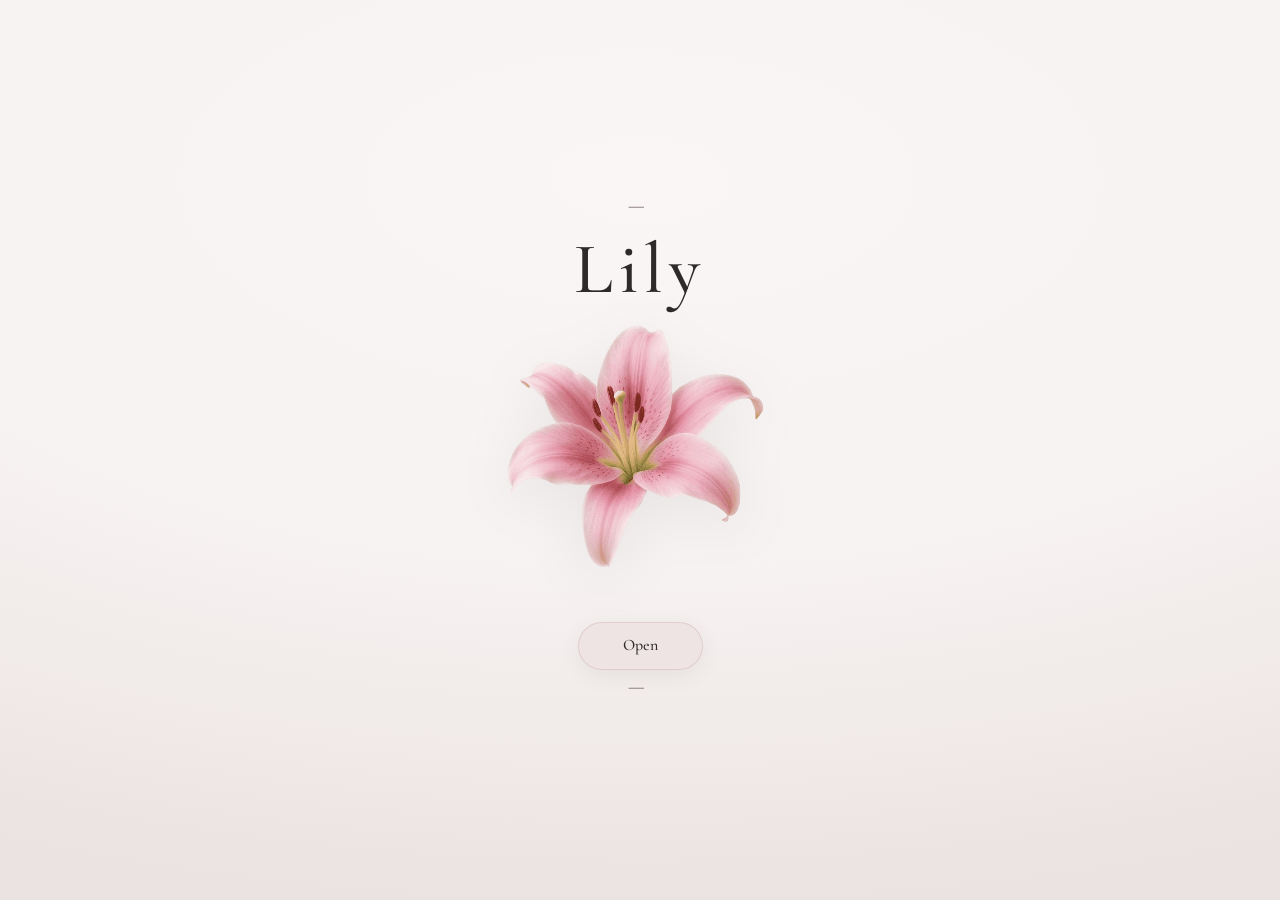
==== index.html @ 288e84b7 "first commit" ====
<!DOCTYPE html>
<html lang="en">

<head>
    <meta charset="UTF-8" />
    <meta name="viewport" content="width=device-width, initial-scale=1.0" />
    <meta name="description" content="Lily — a collection of quiet thoughts. A poetic digital quote book." />
    <title>Lily</title>
    <link rel="stylesheet" href="./styles.css" />
</head>

<body>
    <script>
        (function () {
            try {
                var raw = localStorage.getItem("lily_reading_state");
                if (!raw) return;
                var data = JSON.parse(raw);
                if (data && data.bookOpen) {
                    document.documentElement.classList.add("lily-boot--book");
                    document.body.classList.add("is-book-open");
                }
            } catch (e) {
                /* ignore corrupt storage */
            }
        })();
    </script>
    <a class="skip-link" href="#book">Skip to reading</a>

    <div id="cover" class="cover" role="region" aria-label="Book cover">
        <div class="cover__inner">
            <p class="cover__eyebrow" aria-hidden="true">—</p>
            <h1 class="cover__title">Lily</h1>
            <div class="flower__art">
                <img src="./media/imgs/lily_01.png" alt="Illustration of a lily" width="280" height="280"
                    class="cover__flower" decoding="async" />
            </div>
            <button type="button" class="cover__cta btn" id="open-book" aria-controls="book">
                Open
            </button>
            <p class="cover__eyebrow" aria-hidden="true">—</p>
        </div>
    </div>

    <div id="book-shell" class="book-shell book-shell--hidden" role="region" aria-label="Quote book" aria-hidden="true">
        <main id="book" class="book" tabindex="-1">
            <!-- quote pages injected by script -->
        </main>

        <header class="book-bar" role="banner">
            <p class="book-bar__brand">Lily</p>
            <div class="book-bar__progress" aria-live="polite" aria-atomic="true">
                <span class="visually-hidden">Reading position: </span>
                <span id="page-indicator"><span id="current-page">1</span> / <span id="total-pages">1</span></span>
            </div>
            <button type="button" class="book-bar__cover btn btn--ghost" id="to-cover" aria-label="Return to cover">
                Close
            </button>
        </header>
    </div>

    <div id="toast" class="toast" role="status" aria-live="polite" aria-relevant="additions text"></div>

    <script src="./jquery.min.js"></script>
    <script src="./script.js"></script>
</body>

</html>
---- styles.css ----
/* RESET */
*,
*::before,
*::after {
  box-sizing: border-box;
}

html {
  -webkit-text-size-adjust: 100%;
}

body,
h1,
h2,
h3,
p,
figure {
  margin: 0;
}

img {
  display: block;
  max-width: 100%;
  height: auto;
}

button {
  border: none;
  background: none;
  color: inherit;
  font: inherit;
  cursor: pointer;
}

button:focus-visible,
a:focus-visible {
  outline: 2px solid var(--accent);
  outline-offset: 3px;
}

/* VARIABLES */
:root {
  --bg: #f6f2f1;
  --paper: #efe4e4;
  --accent: #d8bcbc;
  --text: #2f2a2a;
  --muted: #7d7070;
  --shadow: rgba(0, 0, 0, 0.06);
  --shadow-deep: rgba(0, 0, 0, 0.1);
  --serif: "Cormorant Garamond", "Iowan Old Style", "Palatino Linotype", Palatino, Georgia, serif;
  --sans-padauk: "Padauk", system-ui, sans-serif;
  --radius-lg: 20px;
  --radius-md: 12px;
  --space-page: clamp(1rem, 4vw, 2.5rem);
  --transition-slow: 0.7s cubic-bezier(0.22, 1, 0.36, 1);
  --transition-fast: 0.25s ease;
}

/* GLOBAL */
@font-face {
  font-family: "Padauk";
  font-weight: 400;
  src: url("./fonts/Padauk-Regular.ttf") format("truetype");
  font-style: normal;
  font-display: swap;
}

@font-face {
  font-family: "Padauk";
  font-weight: 700;
  src: url("./fonts/Padauk-Bold.ttf") format("truetype");
  font-style: normal;
  font-display: swap;
}

@font-face {
  font-family: "Cormorant Garamond";
  font-weight: 500;
  src: url("./fonts/CormorantGaramond-Medium.ttf") format("truetype");
  font-style: normal;
  font-display: swap;
}
@font-face {
  font-family: "Cormorant Garamond";
  font-weight: 500;
  src: url("./fonts/CormorantGaramond-MediumItalic.ttf") format("truetype");
  font-style: italic;
  font-display: swap;
}
@font-face {
  font-family: "Cormorant Garamond";
  font-weight: 600;
  src: url("./fonts/CormorantGaramond-SemiBold.ttf") format("truetype");
  font-style: normal;
  font-display: swap;
}
@font-face {
  font-family: "Cormorant Garamond";
  font-weight: 600;
  src: url("./fonts/CormorantGaramond-SemiBoldItalic.ttf") format("truetype");
  font-style: italic;
  font-display: swap;
}

html,
body {
  height: 100%;
}

body {
  line-height: 1.65;
  overflow: hidden;
  color: var(--text);
  font-family: var(--sans-padauk);
  background-color: var(--bg);
}

body.is-book-open {
  overflow: hidden;
}

/* Boot: avoid cover flash when restoring an open book */
html.lily-boot--book .cover {
  visibility: hidden;
  opacity: 0;
  pointer-events: none;
}

html.lily-boot--book .book-shell.book-shell--hidden {
  visibility: visible;
  opacity: 1;
  pointer-events: auto;
}

.visually-hidden {
  position: absolute;
  width: 1px;
  height: 1px;
  overflow: hidden;
  clip: rect(0, 0, 0, 0);
  margin: -1px;
  padding: 0;
  border: 0;
  white-space: nowrap;
}

.skip-link {
  position: absolute;
  top: auto;
  left: -9999px;
  padding: 0.75rem 1rem;
  border-radius: var(--radius-md);
  box-shadow: 0 4px 20px var(--shadow-deep);
  background: var(--paper);
  color: var(--text);
  z-index: 1000;
}

.skip-link:focus {
  top: 1rem;
  left: 1rem;
}

/* COVER */
.cover {
  display: flex;
  align-items: center;
  justify-content: center;
  position: fixed;
  visibility: visible;
  padding: var(--space-page);
  background: radial-gradient(120% 80% at 50% 20%, #faf6f5 0%, var(--bg) 55%, #ebe3e1 100%);
  z-index: 20;
  inset: 0;
  opacity: 1;
  transition: opacity var(--transition-slow), visibility var(--transition-slow), transform var(--transition-slow);
}

.cover--leaving {
  visibility: hidden;
  transform: scale(0.985);
  opacity: 0;
  pointer-events: none;
}

.cover__inner {
  width: 100%;
  max-width: 32rem;
  text-align: center;
  animation: cover-rise 1.1s var(--transition-slow) both;
}

.cover__eyebrow {
  margin-bottom: 0.5rem;
  color: var(--muted);
  font-family: var(--serif);
  font-size: 1.25rem;
  letter-spacing: 0.35em;
  text-transform: uppercase;
}

.cover__title {
  line-height: 1.1;
  color: var(--text);
  font-family: var(--serif);
  font-size: clamp(3rem, 10vw, 4.5rem);
  font-weight: 500;
  letter-spacing: 0.08em;
}

.flower__art {
  display: flex;
  justify-content: center;
  margin-bottom: 2rem;
}

.cover__flower {
  width: min(72vw, 280px);
  height: auto;
  filter: drop-shadow(0 12px 28px var(--shadow));
  animation: float-flower 9s ease-in-out infinite;
  will-change: transform;
}

.cover__cta {
  margin-inline: auto;
}

.btn {
  display: inline-flex;
  align-items: center;
  justify-content: center;
  min-height: 48px;
  padding: 0.5rem 2.75rem;
  border: 1px solid color-mix(in srgb, var(--accent) 55%, transparent);
  border-radius: 999px;
  box-shadow: 0 6px 24px var(--shadow);
  background: var(--paper);
  color: var(--text);
  font-family: var(--serif);
  transition: transform var(--transition-fast), box-shadow var(--transition-fast), background var(--transition-fast);
}

.btn:hover {
  box-shadow: 0 10px 32px var(--shadow-deep);
  /* transform: translateY(-2px); */
  background: color-mix(in srgb, var(--paper) 85%, white);
}

.btn:active {
  transform: translateY(0);
}

.btn--ghost {
  min-height: 36px;
  padding: 0.4rem 2rem;
  border-color: color-mix(in srgb, var(--muted) 35%, transparent);
  box-shadow: none;
  background: transparent;
  font-size: 0.95rem;
}

.btn--ghost:hover {
  background: color-mix(in srgb, var(--paper) 70%, transparent);
}

/* BOOK */
.book-shell {
  display: flex;
  flex-direction: column;
  position: fixed;
  background: var(--bg);
  z-index: 10;
  inset: 0;
  opacity: 1;
  transition: opacity var(--transition-slow);
}

.book-shell--hidden {
  visibility: hidden;
  opacity: 0;
  pointer-events: none;
}

.book-shell:not(.book-shell--hidden) {
  visibility: visible;
}

.book-bar {
  display: flex;
  align-items: center;
  justify-content: space-between;
  padding: 0.75rem var(--space-page);
  padding-bottom: calc(0.75rem + env(safe-area-inset-bottom, 0px));
  background: color-mix(in srgb, var(--bg) 92%, white);
  font-family: var(--serif);
  flex: 0 0 auto;
  gap: 1rem;
  border-top: 1px solid color-mix(in srgb, var(--accent) 40%, transparent);
  backdrop-filter: blur(6px);
}

.book-bar__brand {
  color: var(--muted);
  font-size: 1.15rem;
  letter-spacing: 0.12em;
}

.book-bar__progress {
  font-size: 0.95rem;
  text-align: center;
  flex: 1;
}

#current-page {
  color: var(--muted);
}

#current-page,
#total-pages {
  font-size: 1.25rem;
}

.book {
  position: relative;
  min-height: 0;
  flex: 1;
  overflow-y: auto;
  overflow-x: hidden;
  scroll-behavior: smooth;
  scroll-snap-type: y mandatory;
  -webkit-overflow-scrolling: touch;
  padding-block: clamp(0.75rem, 2vh, 1.25rem);
  padding-inline: var(--space-page);
  outline: none;
}

/* .book:focus-visible {
  outline: 2px dashed var(--accent);
  outline-offset: -4px;
} */

/* QUOTE CARD */
.quote-page {
  display: flex;
  align-items: center;
  justify-content: center;
  min-height: calc(100dvh - 4.5rem);
  min-height: calc(100vh - 4.5rem);
  scroll-snap-align: start;
  scroll-snap-stop: always;
  padding-block: clamp(1rem, 3vh, 2rem);
}

.quote-page:first-child {
  padding-top: clamp(0.5rem, 2vh, 1rem);
}

.quote-page:last-child {
  padding-bottom: clamp(2rem, 6vh, 4rem);
}

.quote-card {
  position: relative;
  width: min(100%, 42rem);
  padding: 0.75rem 1.75rem 1.5rem;
  border: 1px solid color-mix(in srgb, white 60%, var(--accent));
  border-radius: var(--radius-lg);
  box-shadow:
    0 1px 0 color-mix(in srgb, white 70%, transparent),
    0 24px 48px var(--shadow),
    0 4px 12px var(--shadow);
  background: linear-gradient(165deg, #faf7f7 0%, var(--paper) 45%, #e8dede 100%);
  margin-inline: auto;
  animation: card-enter 0.85s var(--transition-slow) both;
}

.quote-card::after {
  position: absolute;
  border: 1px solid color-mix(in srgb, var(--accent) 25%, transparent);
  border-radius: calc(var(--radius-lg) - 8px);
  content: "";
  inset: 8px;
  pointer-events: none;
}

.quote-card__title {
  padding: 0.7rem 0 0.2rem;
  color: var(--text);
  font-size: 1.2rem;
  font-weight: 500;
  letter-spacing: 0.04em;
}

.quote-card__body {
  line-height: 1.5;
  margin-bottom: 0.85rem;
  color: var(--text);
  white-space: pre-wrap;
  word-break: break-word;
}

.quote-card__meta {
  display: flex;
  align-items: baseline;
  justify-content: space-between;
  padding-top: 0.5rem;
  color: var(--muted);
  font-size: 0.95rem;
  flex-wrap: wrap;
  gap: 0.75rem 1rem;
  border-top: 1px solid color-mix(in srgb, var(--accent) 35%, transparent);
}

.quote-card__author {
  font-weight: 700;
}

.quote-card__author:empty {
  display: none;
}

.quote-card__author.is-placeholder {
  font-weight: 400;
  font-style: italic;
}

.quote-card__date {
  font-family: var(--serif);
  font-style: italic;
  letter-spacing: 0.02em;
}

.quote-card__flourish {
  line-height: 0;
  margin-top: 0.5rem;
  color: color-mix(in srgb, var(--accent) 80%, var(--muted));
  text-align: center;
  opacity: 0.85;
  user-select: none;
}

.page-flower {
  display: inline-block;
  width: 15px;
  margin: 0;
}

.quote-page:nth-child(n + 4) .quote-card {
  animation: none;
}

/* TYPOGRAPHY */
h1,
.font-serif {
  font-family: var(--serif);
}

/* ANIMATIONS */
@keyframes float-flower {
  0%,
  100% {
    transform: translateY(0) rotate(-1deg);
  }
  50% {
    transform: translateY(-10px) rotate(1deg);
  }
}

@keyframes cover-rise {
  from {
    transform: translateY(18px);
    opacity: 0;
  }
  to {
    transform: translateY(0);
    opacity: 1;
  }
}

@keyframes card-enter {
  from {
    transform: translateY(14px);
    opacity: 0;
  }
  to {
    transform: translateY(0);
    opacity: 1;
  }
}

@keyframes flourish-drift {
  0%,
  100% {
    transform: translateY(0);
  }
  50% {
    transform: translateY(-3px);
  }
}

/* TOAST */
.toast {
  position: fixed;
  bottom: 1.25rem;
  left: 50%;
  padding: 0.5rem 1rem;
  border-radius: var(--radius-md);
  transform: translateX(-50%) translateY(120%);
  background: var(--text);
  color: var(--bg);
  font-size: 0.9rem;
  z-index: 50;
  opacity: 0;
  pointer-events: none;
  transition: transform 0.45s ease, opacity 0.45s ease;
}

.toast.is-visible {
  transform: translateX(-50%) translateY(0);
  opacity: 0.95;
}

/* RESPONSIVE */
@media (max-width: 480px) {
  .book-bar {
    padding: 0.5rem;
  }

  .book-bar__brand {
    display: none;
  }

  .btn--ghost {
    position: absolute;
    bottom: 4rem;
    left: 50%;
    transform: translateX(-50%);
  }

  .quote-card {
    padding: 0.35rem 1.3rem 1.25rem;
  }
}

@media (prefers-reduced-motion: reduce) {
  *,
  *::before,
  *::after {
    animation-duration: 0.01ms !important;
    animation-iteration-count: 1 !important;
    transition-duration: 0.01ms !important;
    scroll-behavior: auto;
  }

  .cover__flower {
    animation: none;
  }
}
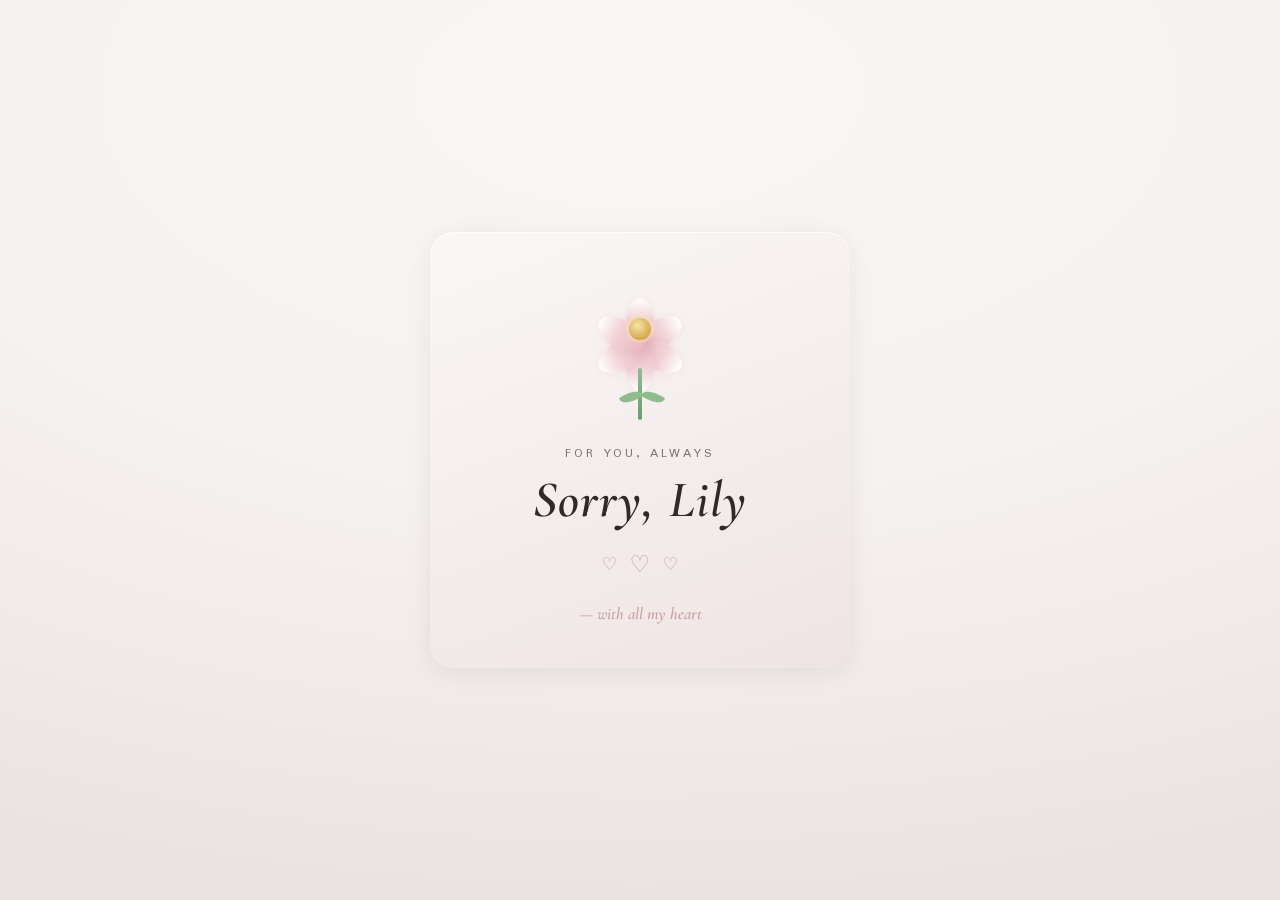
==== commit 3fa6bca8: "sorry" ====
--- a/index.html
+++ b/index.html
@@ -2,67 +2,56 @@
 <html lang="en">
 
 <head>
-    <meta charset="UTF-8" />
-    <meta name="viewport" content="width=device-width, initial-scale=1.0" />
-    <meta name="description" content="Lily — a collection of quiet thoughts. A poetic digital quote book." />
-    <title>Lily</title>
-    <link rel="stylesheet" href="./styles.css" />
+    <meta charset="UTF-8">
+    <meta name="viewport" content="width=device-width, initial-scale=1.0">
+    <meta name="description" content="A little note for Lily." />
+    <title>Sorry, Lily</title>
+    <link rel="stylesheet" href="./sorry.css" />
 </head>
 
 <body>
-    <script>
-        (function () {
-            try {
-                var raw = localStorage.getItem("lily_reading_state");
-                if (!raw) return;
-                var data = JSON.parse(raw);
-                if (data && data.bookOpen) {
-                    document.documentElement.classList.add("lily-boot--book");
-                    document.body.classList.add("is-book-open");
-                }
-            } catch (e) {
-                /* ignore corrupt storage */
-            }
-        })();
-    </script>
-    <a class="skip-link" href="#book">Skip to reading</a>
-
-    <div id="cover" class="cover" role="region" aria-label="Book cover">
-        <div class="cover__inner">
-            <p class="cover__eyebrow" aria-hidden="true">—</p>
-            <h1 class="cover__title">Lily</h1>
-            <div class="flower__art">
-                <img src="./media/imgs/lily_01.png" alt="Illustration of a lily" width="280" height="280"
-                    class="cover__flower" decoding="async" />
-            </div>
-            <button type="button" class="cover__cta btn" id="open-book" aria-controls="book">
-                Open
-            </button>
-            <p class="cover__eyebrow" aria-hidden="true">—</p>
-        </div>
+    <div class="petals" aria-hidden="true">
+        <span class="petal"></span>
+        <span class="petal"></span>
+        <span class="petal"></span>
+        <span class="petal"></span>
+        <span class="petal"></span>
+        <span class="petal"></span>
+        <span class="petal"></span>
+        <span class="petal"></span>
     </div>
 
-    <div id="book-shell" class="book-shell book-shell--hidden" role="region" aria-label="Quote book" aria-hidden="true">
-        <main id="book" class="book" tabindex="-1">
-            <!-- quote pages injected by script -->
-        </main>
+    <main class="card">
+        <div class="lily" aria-hidden="true">
+            <div class="lily__petal lily__petal--1"></div>
+            <div class="lily__petal lily__petal--2"></div>
+            <div class="lily__petal lily__petal--3"></div>
+            <div class="lily__petal lily__petal--4"></div>
+            <div class="lily__petal lily__petal--5"></div>
+            <div class="lily__petal lily__petal--6"></div>
+            <div class="lily__center"></div>
+            <div class="lily__stem"></div>
+            <div class="lily__leaf lily__leaf--left"></div>
+            <div class="lily__leaf lily__leaf--right"></div>
+        </div>
 
-        <header class="book-bar" role="banner">
-            <p class="book-bar__brand">Lily</p>
-            <div class="book-bar__progress" aria-live="polite" aria-atomic="true">
-                <span class="visually-hidden">Reading position: </span>
-                <span id="page-indicator"><span id="current-page">1</span> / <span id="total-pages">1</span></span>
-            </div>
-            <button type="button" class="book-bar__cover btn btn--ghost" id="to-cover" aria-label="Return to cover">
-                Close
-            </button>
-        </header>
-    </div>
+        <p class="eyebrow">for you, always</p>
+        <h1 class="title">Sorry, Lily</h1>
 
-    <div id="toast" class="toast" role="status" aria-live="polite" aria-relevant="additions text"></div>
+        <!-- <p class="message">
+            I didn't mean to hurt your heart.<br />
+            You matter more than I ever let on,<br />
+            and I'm truly sorry.
+        </p> -->
 
-    <script src="./jquery.min.js"></script>
-    <script src="./script.js"></script>
+        <div class="hearts" aria-hidden="true">
+            <span class="heart">♡</span>
+            <span class="heart heart--mid">♡</span>
+            <span class="heart">♡</span>
+        </div>
+
+        <p class="sign-off">— with all my heart</p>
+    </main>
 </body>
 
 </html>
--- a/sorry.css
+++ b/sorry.css
@@ -0,0 +1,415 @@
+/* RESET */
+*,
+*::before,
+*::after {
+  box-sizing: border-box;
+}
+
+html {
+  -webkit-text-size-adjust: 100%;
+}
+
+body,
+h1,
+p {
+  margin: 0;
+}
+
+/* VARIABLES — matches the Lily palette */
+:root {
+  --bg: #f6f2f1;
+  --paper: #efe4e4;
+  --accent: #d8bcbc;
+  --accent-deep: #c9a0a0;
+  --lily-pink: #f2d4d8;
+  --lily-blush: #e8b4bc;
+  --stem: #8fbc8f;
+  --text: #2f2a2a;
+  --muted: #7d7070;
+  --shadow: rgba(47, 42, 42, 0.08);
+  --serif: "Cormorant Garamond", "Iowan Old Style", "Palatino Linotype", Palatino, Georgia, serif;
+  --sans: "Padauk", system-ui, sans-serif;
+}
+
+@font-face {
+  font-family: "Padauk";
+  font-weight: 400;
+  src: url("./fonts/Padauk-Regular.ttf") format("truetype");
+  font-style: normal;
+  font-display: swap;
+}
+
+@font-face {
+  font-family: "Cormorant Garamond";
+  font-weight: 500;
+  src: url("./fonts/CormorantGaramond-Medium.ttf") format("truetype");
+  font-style: normal;
+  font-display: swap;
+}
+
+@font-face {
+  font-family: "Cormorant Garamond";
+  font-weight: 600;
+  src: url("./fonts/CormorantGaramond-SemiBoldItalic.ttf") format("truetype");
+  font-style: italic;
+  font-display: swap;
+}
+
+/* LAYOUT */
+html,
+body {
+  height: 100%;
+}
+
+body {
+  display: flex;
+  align-items: center;
+  justify-content: center;
+  min-height: 100dvh;
+  overflow: hidden;
+  padding: clamp(1.25rem, 5vw, 2.5rem);
+  background: radial-gradient(120% 90% at 50% 10%, #faf6f5 0%, var(--bg) 50%, #ebe3e1 100%);
+  color: var(--text);
+  font-family: var(--sans);
+}
+
+/* FLOATING PETALS */
+.petals {
+  position: fixed;
+  overflow: hidden;
+  z-index: 0;
+  inset: 0;
+  pointer-events: none;
+}
+
+.petal {
+  position: absolute;
+  top: -12%;
+  width: 14px;
+  height: 18px;
+  border-radius: 50% 50% 50% 0;
+  background: linear-gradient(135deg, var(--lily-pink), var(--lily-blush));
+  opacity: 0.55;
+  animation: drift linear infinite;
+}
+
+.petal:nth-child(1) {
+  left: 8%;
+  transform: rotate(20deg);
+  animation-duration: 14s;
+  animation-delay: 0s;
+}
+
+.petal:nth-child(2) {
+  left: 22%;
+  transform: rotate(-15deg);
+  animation-duration: 18s;
+  animation-delay: -3s;
+}
+
+.petal:nth-child(3) {
+  left: 38%;
+  transform: rotate(35deg);
+  animation-duration: 12s;
+  animation-delay: -7s;
+}
+
+.petal:nth-child(4) {
+  left: 55%;
+  transform: rotate(-25deg);
+  animation-duration: 16s;
+  animation-delay: -1s;
+}
+
+.petal:nth-child(5) {
+  left: 70%;
+  transform: rotate(10deg);
+  animation-duration: 20s;
+  animation-delay: -5s;
+}
+
+.petal:nth-child(6) {
+  left: 85%;
+  transform: rotate(-30deg);
+  animation-duration: 13s;
+  animation-delay: -9s;
+}
+
+.petal:nth-child(7) {
+  left: 48%;
+  width: 10px;
+  height: 13px;
+  transform: rotate(45deg);
+  animation-duration: 17s;
+  animation-delay: -11s;
+}
+
+.petal:nth-child(8) {
+  left: 92%;
+  width: 11px;
+  height: 14px;
+  transform: rotate(5deg);
+  animation-duration: 15s;
+  animation-delay: -2s;
+}
+
+@keyframes drift {
+  0% {
+    transform: translateY(0) rotate(var(--r, 0deg)) translateX(0);
+    opacity: 0;
+  }
+
+  8% {
+    opacity: 0.55;
+  }
+
+  90% {
+    opacity: 0.4;
+  }
+
+  100% {
+    transform: translateY(110vh) rotate(calc(var(--r, 0deg) + 180deg)) translateX(40px);
+    opacity: 0;
+  }
+}
+
+/* CARD */
+.card {
+  position: relative;
+  width: min(100%, 420px);
+  padding: clamp(2rem, 6vw, 3rem) clamp(1.5rem, 5vw, 2.5rem) clamp(2rem, 5vw, 2.75rem);
+  border-radius: 24px;
+  box-shadow:
+    0 4px 24px var(--shadow),
+    0 1px 0 rgba(255, 255, 255, 0.8) inset;
+  background: linear-gradient(160deg, #faf7f6 0%, var(--paper) 100%);
+  text-align: center;
+  z-index: 1;
+  animation: card-in 1s cubic-bezier(0.22, 1, 0.36, 1) both;
+}
+
+@keyframes card-in {
+  from {
+    transform: translateY(24px) scale(0.97);
+    opacity: 0;
+  }
+
+  to {
+    transform: translateY(0) scale(1);
+    opacity: 1;
+  }
+}
+
+/* CSS LILY */
+.lily {
+  position: relative;
+  width: 120px;
+  height: 140px;
+  margin: 0 auto 1.5rem;
+  animation: sway 4s ease-in-out infinite;
+}
+
+@keyframes sway {
+
+  0%,
+  100% {
+    transform: rotate(-2deg);
+  }
+
+  50% {
+    transform: rotate(2deg);
+  }
+}
+
+.lily__petal {
+  position: absolute;
+  top: 18px;
+  left: 50%;
+  width: 28px;
+  height: 52px;
+  margin-left: -14px;
+  border-radius: 50% 50% 45% 45%;
+  box-shadow: 0 2px 8px rgba(200, 150, 160, 0.2);
+  background: linear-gradient(180deg, #fff 0%, var(--lily-pink) 40%, var(--lily-blush) 100%);
+  transform-origin: 50% 90%;
+}
+
+.lily__petal--1 {
+  transform: rotate(0deg);
+}
+
+.lily__petal--2 {
+  transform: rotate(60deg);
+}
+
+.lily__petal--3 {
+  transform: rotate(120deg);
+}
+
+.lily__petal--4 {
+  transform: rotate(180deg);
+}
+
+.lily__petal--5 {
+  transform: rotate(240deg);
+}
+
+.lily__petal--6 {
+  transform: rotate(300deg);
+}
+
+.lily__center {
+  position: absolute;
+  top: 38px;
+  left: 50%;
+  width: 22px;
+  height: 22px;
+  margin-left: -11px;
+  border-radius: 50%;
+  box-shadow: 0 0 0 3px rgba(245, 230, 168, 0.4);
+  background: radial-gradient(circle at 40% 35%, #f5e6a8, #d4a84b 70%);
+}
+
+.lily__stem {
+  position: absolute;
+  bottom: 0;
+  left: 50%;
+  width: 4px;
+  height: 52px;
+  margin-left: -2px;
+  border-radius: 2px;
+  background: linear-gradient(180deg, var(--stem), #6b9e6b);
+}
+
+.lily__leaf {
+  position: absolute;
+  bottom: 18px;
+  width: 22px;
+  height: 10px;
+  border-radius: 0 80% 0 80%;
+  background: var(--stem);
+}
+
+.lily__leaf--left {
+  left: calc(50% - 20px);
+  transform: rotate(-30deg);
+}
+
+.lily__leaf--right {
+  left: calc(50% + 2px);
+  transform: rotate(30deg) scaleX(-1);
+}
+
+/* TYPOGRAPHY */
+.eyebrow {
+  margin-bottom: 0.5rem;
+  color: var(--muted);
+  font-size: 0.8rem;
+  letter-spacing: 0.22em;
+  text-transform: uppercase;
+  animation: fade-up 0.8s 0.2s cubic-bezier(0.22, 1, 0.36, 1) both;
+}
+
+.title {
+  line-height: 1.15;
+  margin-bottom: 1.25rem;
+  color: var(--text);
+  font-family: var(--serif);
+  font-size: clamp(2.4rem, 8vw, 3.2rem);
+  font-weight: 600;
+  font-style: italic;
+  letter-spacing: 0.02em;
+  animation: fade-up 0.8s 0.35s cubic-bezier(0.22, 1, 0.36, 1) both;
+}
+
+.message {
+  line-height: 1.75;
+  margin-bottom: 1.5rem;
+  color: var(--muted);
+  font-size: clamp(0.95rem, 3.5vw, 1.05rem);
+  animation: fade-up 0.8s 0.5s cubic-bezier(0.22, 1, 0.36, 1) both;
+}
+
+.sign-off {
+  color: var(--accent-deep);
+  font-family: var(--serif);
+  font-size: 1.05rem;
+  font-style: italic;
+  animation: fade-up 0.8s 0.8s cubic-bezier(0.22, 1, 0.36, 1) both;
+}
+
+@keyframes fade-up {
+  from {
+    transform: translateY(12px);
+    opacity: 0;
+  }
+
+  to {
+    transform: translateY(0);
+    opacity: 1;
+  }
+}
+
+/* HEARTS */
+.hearts {
+  display: flex;
+  align-items: center;
+  justify-content: center;
+  margin-bottom: 1.25rem;
+  gap: 0.75rem;
+  animation: fade-up 0.8s 0.65s cubic-bezier(0.22, 1, 0.36, 1) both;
+}
+
+.heart {
+  color: var(--accent-deep);
+  font-size: 1.1rem;
+  animation: pulse 2.4s ease-in-out infinite;
+}
+
+.heart--mid {
+  font-size: 1.45rem;
+  animation-delay: 0.4s;
+}
+
+.heart:nth-child(1) {
+  animation-delay: 0s;
+}
+
+.heart:nth-child(3) {
+  animation-delay: 0.8s;
+}
+
+@keyframes pulse {
+
+  0%,
+  100% {
+    transform: scale(1);
+    opacity: 0.7;
+  }
+
+  50% {
+    transform: scale(1.2);
+    opacity: 1;
+  }
+}
+
+/* REDUCED MOTION */
+@media (prefers-reduced-motion: reduce) {
+
+  .petal,
+  .lily,
+  .heart {
+    animation: none;
+  }
+
+  .card,
+  .eyebrow,
+  .title,
+  .message,
+  .hearts,
+  .sign-off {
+    transform: none;
+    animation: none;
+    opacity: 1;
+  }
+}
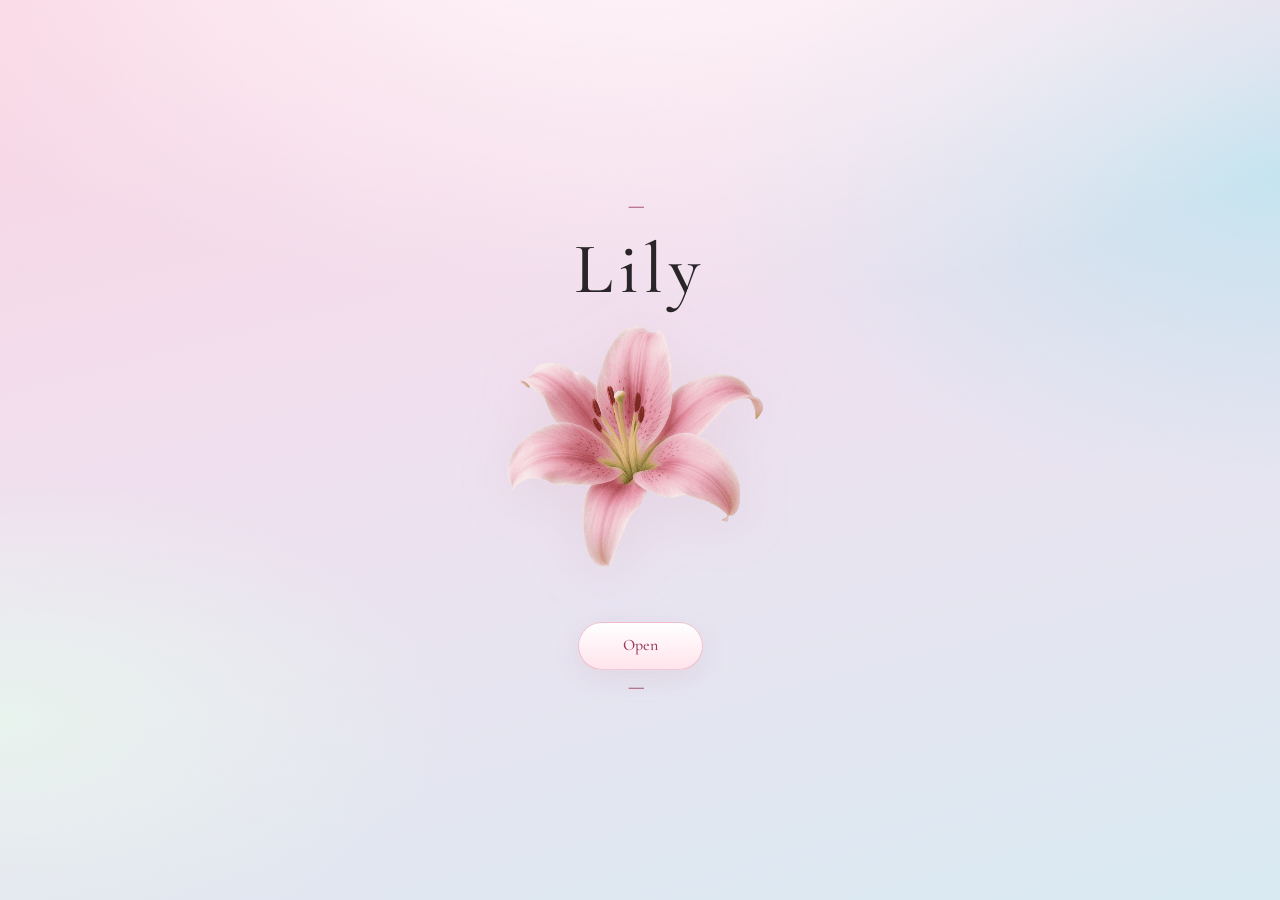
==== commit b0ace785: "update to page" ====
--- a/index.html
+++ b/index.html
@@ -2,56 +2,31 @@
 <html lang="en">
 
 <head>
-    <meta charset="UTF-8">
-    <meta name="viewport" content="width=device-width, initial-scale=1.0">
-    <meta name="description" content="A little note for Lily." />
-    <title>Sorry, Lily</title>
-    <link rel="stylesheet" href="./sorry.css" />
+    <meta charset="UTF-8" />
+    <meta name="viewport" content="width=device-width, initial-scale=1.0" />
+    <meta name="description" content="Lily — a collection of quiet thoughts. A poetic digital quote book." />
+    <link rel="icon" href="./media/imgs/lily_01.png" />
+    <title>Lily</title>
+    <style>
+        html,
+        body {
+            margin: 0;
+            width: 100%;
+            height: 100%;
+            overflow: hidden;
+        }
+
+        iframe {
+            display: block;
+            width: 100%;
+            height: 100%;
+            border: 0;
+        }
+    </style>
 </head>
 
 <body>
-    <div class="petals" aria-hidden="true">
-        <span class="petal"></span>
-        <span class="petal"></span>
-        <span class="petal"></span>
-        <span class="petal"></span>
-        <span class="petal"></span>
-        <span class="petal"></span>
-        <span class="petal"></span>
-        <span class="petal"></span>
-    </div>
-
-    <main class="card">
-        <div class="lily" aria-hidden="true">
-            <div class="lily__petal lily__petal--1"></div>
-            <div class="lily__petal lily__petal--2"></div>
-            <div class="lily__petal lily__petal--3"></div>
-            <div class="lily__petal lily__petal--4"></div>
-            <div class="lily__petal lily__petal--5"></div>
-            <div class="lily__petal lily__petal--6"></div>
-            <div class="lily__center"></div>
-            <div class="lily__stem"></div>
-            <div class="lily__leaf lily__leaf--left"></div>
-            <div class="lily__leaf lily__leaf--right"></div>
-        </div>
-
-        <p class="eyebrow">for you, always</p>
-        <h1 class="title">Sorry, Lily</h1>
-
-        <!-- <p class="message">
-            I didn't mean to hurt your heart.<br />
-            You matter more than I ever let on,<br />
-            and I'm truly sorry.
-        </p> -->
-
-        <div class="hearts" aria-hidden="true">
-            <span class="heart">♡</span>
-            <span class="heart heart--mid">♡</span>
-            <span class="heart">♡</span>
-        </div>
-
-        <p class="sign-off">— with all my heart</p>
-    </main>
+    <iframe src="./lily_book_like.html" title="Lily"></iframe>
 </body>
 
 </html>
